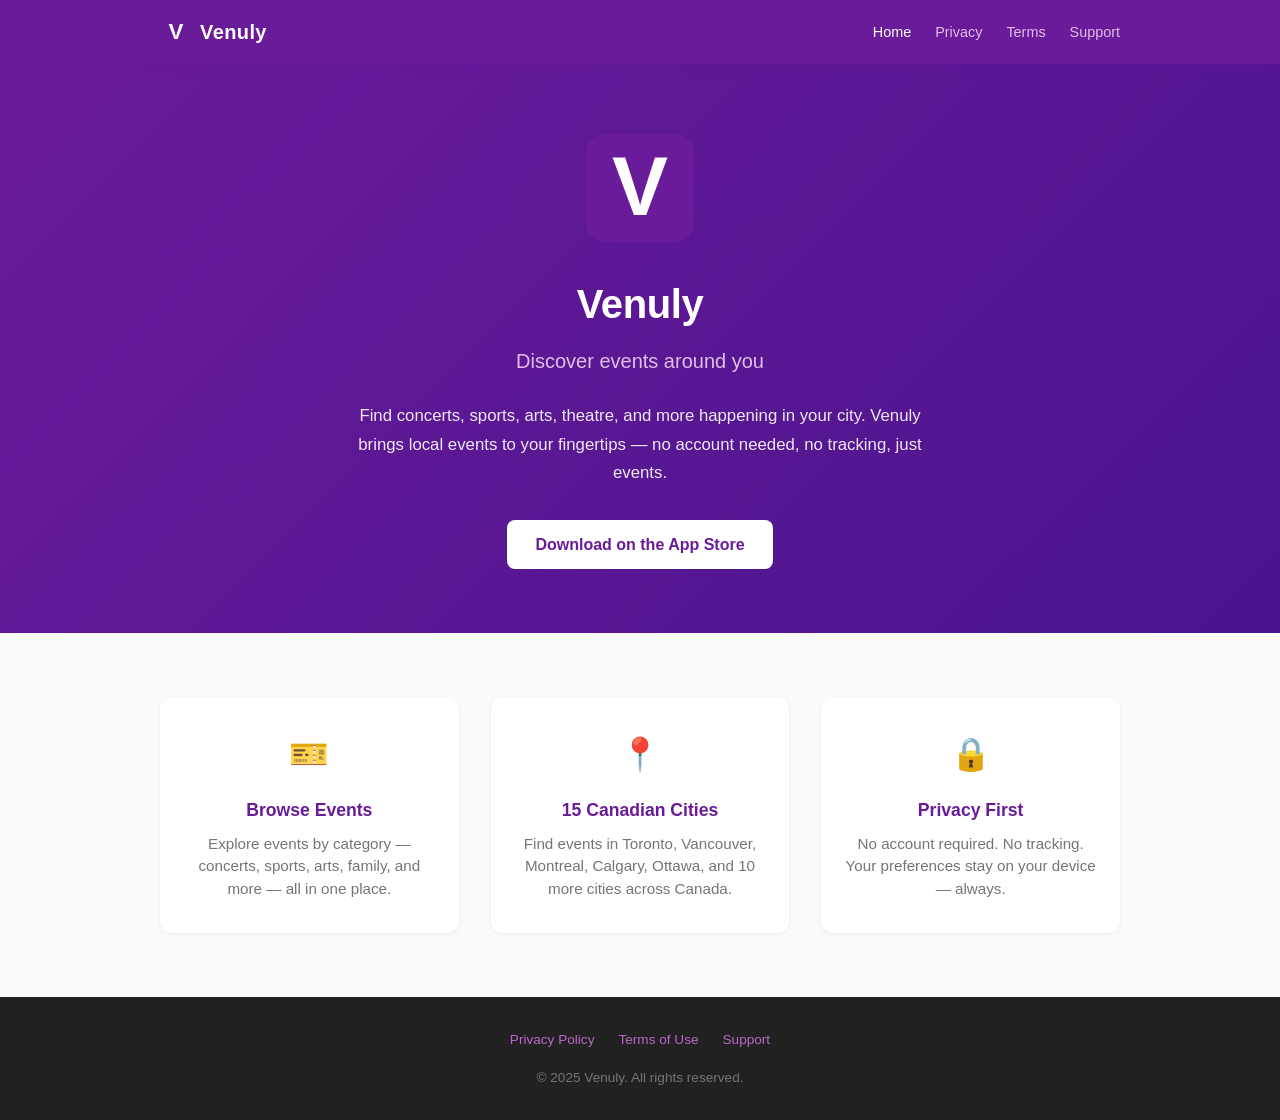
==== index.html @ 9222c4a5 "Add initial website with homepage, privacy policy, terms, and support pages Static site for GitHub P" ====
<!DOCTYPE html>
<html lang="en">
<head>
  <meta charset="UTF-8">
  <meta name="viewport" content="width=device-width, initial-scale=1.0">
  <title>Venuly — Discover Events Around You</title>
  <meta name="description" content="Venuly helps you discover local events happening around you. Browse concerts, sports, arts, and more in cities across Canada.">
  <link rel="stylesheet" href="css/style.css">
  <link rel="icon" href="assets/logo.svg" type="image/svg+xml">
</head>
<body>

  <header class="site-header">
    <nav class="nav-container">
      <a href="/" class="nav-logo">
        <img src="assets/logo.svg" alt="Venuly logo" width="32" height="32">
        Venuly
      </a>
      <button class="nav-toggle" aria-label="Toggle navigation" onclick="document.querySelector('.nav-links').classList.toggle('open')">
        <span></span><span></span><span></span>
      </button>
      <ul class="nav-links">
        <li><a href="/" class="active">Home</a></li>
        <li><a href="/privacy">Privacy</a></li>
        <li><a href="/terms">Terms</a></li>
        <li><a href="/support">Support</a></li>
      </ul>
    </nav>
  </header>

  <main>
    <section class="hero">
      <div class="hero-content">
        <div class="hero-mascot">
          <img src="assets/logo.svg" alt="Venuly" width="120" height="120">
        </div>
        <h1>Venuly</h1>
        <p class="tagline">Discover events around you</p>
        <p>Find concerts, sports, arts, theatre, and more happening in your city. Venuly brings local events to your fingertips — no account needed, no tracking, just events.</p>
        <a href="#" class="app-store-badge">Download on the App Store</a>
      </div>
    </section>

    <section class="features">
      <div class="features-grid">
        <div class="feature-card">
          <div class="feature-icon">&#127915;</div>
          <h3>Browse Events</h3>
          <p>Explore events by category — concerts, sports, arts, family, and more — all in one place.</p>
        </div>
        <div class="feature-card">
          <div class="feature-icon">&#128205;</div>
          <h3>15 Canadian Cities</h3>
          <p>Find events in Toronto, Vancouver, Montreal, Calgary, Ottawa, and 10 more cities across Canada.</p>
        </div>
        <div class="feature-card">
          <div class="feature-icon">&#128274;</div>
          <h3>Privacy First</h3>
          <p>No account required. No tracking. Your preferences stay on your device — always.</p>
        </div>
      </div>
    </section>
  </main>

  <footer class="site-footer">
    <ul class="footer-links">
      <li><a href="/privacy">Privacy Policy</a></li>
      <li><a href="/terms">Terms of Use</a></li>
      <li><a href="/support">Support</a></li>
    </ul>
    <p>&copy; 2025 Venuly. All rights reserved.</p>
  </footer>

</body>
</html>
---- css/style.css ----
/* ===== Reset & Base ===== */
*, *::before, *::after {
  box-sizing: border-box;
  margin: 0;
  padding: 0;
}

:root {
  --purple-900: #4A148C;
  --purple-700: #6A1B9A;
  --purple-500: #8E24AA;
  --purple-300: #BA68C8;
  --purple-100: #E1BEE7;
  --purple-50: #F3E5F5;
  --white: #FFFFFF;
  --gray-50: #FAFAFA;
  --gray-100: #F5F5F5;
  --gray-600: #757575;
  --gray-800: #424242;
  --gray-900: #212121;
}

html {
  font-size: 16px;
  scroll-behavior: smooth;
}

body {
  font-family: -apple-system, BlinkMacSystemFont, "Segoe UI", Roboto, Helvetica, Arial, sans-serif;
  color: var(--gray-900);
  line-height: 1.6;
  min-height: 100vh;
  display: flex;
  flex-direction: column;
  background: var(--white);
}

a {
  color: var(--purple-700);
  text-decoration: none;
  transition: color 0.2s;
}

a:hover {
  color: var(--purple-500);
}

img, svg {
  max-width: 100%;
  height: auto;
}

/* ===== Header / Nav ===== */
.site-header {
  background: var(--purple-700);
  padding: 1rem 1.5rem;
  position: sticky;
  top: 0;
  z-index: 100;
  box-shadow: 0 2px 8px rgba(106, 27, 154, 0.3);
}

.nav-container {
  max-width: 960px;
  margin: 0 auto;
  display: flex;
  align-items: center;
  justify-content: space-between;
}

.nav-logo {
  display: flex;
  align-items: center;
  gap: 0.5rem;
  color: var(--white);
  font-size: 1.25rem;
  font-weight: 700;
  letter-spacing: 0.02em;
}

.nav-logo img {
  width: 32px;
  height: 32px;
}

.nav-links {
  display: flex;
  gap: 1.5rem;
  list-style: none;
}

.nav-links a {
  color: var(--purple-100);
  font-size: 0.9rem;
  font-weight: 500;
  transition: color 0.2s;
}

.nav-links a:hover,
.nav-links a.active {
  color: var(--white);
}

/* Mobile nav toggle */
.nav-toggle {
  display: none;
  background: none;
  border: none;
  cursor: pointer;
  padding: 0.25rem;
}

.nav-toggle span {
  display: block;
  width: 24px;
  height: 2px;
  background: var(--white);
  margin: 5px 0;
  transition: transform 0.3s, opacity 0.3s;
}

/* ===== Hero Section ===== */
.hero {
  background: linear-gradient(135deg, var(--purple-700) 0%, var(--purple-900) 100%);
  color: var(--white);
  text-align: center;
  padding: 4rem 1.5rem;
}

.hero-content {
  max-width: 600px;
  margin: 0 auto;
}

.hero-mascot {
  width: 120px;
  height: 120px;
  margin: 0 auto 1.5rem;
}

.hero h1 {
  font-size: 2.5rem;
  font-weight: 800;
  margin-bottom: 0.5rem;
  letter-spacing: -0.01em;
}

.hero .tagline {
  font-size: 1.25rem;
  color: var(--purple-100);
  margin-bottom: 1.5rem;
  font-weight: 400;
}

.hero p {
  font-size: 1.05rem;
  line-height: 1.7;
  color: rgba(255, 255, 255, 0.9);
  margin-bottom: 2rem;
}

/* App Store Badge */
.app-store-badge {
  display: inline-block;
  padding: 0.75rem 1.75rem;
  background: var(--white);
  color: var(--purple-700);
  font-weight: 600;
  font-size: 1rem;
  border-radius: 8px;
  transition: transform 0.2s, box-shadow 0.2s;
}

.app-store-badge:hover {
  transform: translateY(-2px);
  box-shadow: 0 4px 16px rgba(0, 0, 0, 0.2);
  color: var(--purple-700);
}

/* ===== Features Section ===== */
.features {
  padding: 4rem 1.5rem;
  background: var(--gray-50);
}

.features-grid {
  max-width: 960px;
  margin: 0 auto;
  display: grid;
  grid-template-columns: repeat(3, 1fr);
  gap: 2rem;
}

.feature-card {
  text-align: center;
  padding: 2rem 1.5rem;
  background: var(--white);
  border-radius: 12px;
  box-shadow: 0 1px 4px rgba(0, 0, 0, 0.06);
}

.feature-icon {
  font-size: 2rem;
  margin-bottom: 1rem;
}

.feature-card h3 {
  font-size: 1.1rem;
  margin-bottom: 0.5rem;
  color: var(--purple-700);
}

.feature-card p {
  font-size: 0.95rem;
  color: var(--gray-600);
  line-height: 1.5;
}

/* ===== Content Pages (Privacy, Terms, Support) ===== */
.page-header {
  background: linear-gradient(135deg, var(--purple-700) 0%, var(--purple-900) 100%);
  color: var(--white);
  padding: 3rem 1.5rem;
  text-align: center;
}

.page-header h1 {
  font-size: 2rem;
  font-weight: 700;
}

.page-header p {
  color: var(--purple-100);
  margin-top: 0.5rem;
  font-size: 0.95rem;
}

.content {
  max-width: 720px;
  margin: 0 auto;
  padding: 3rem 1.5rem;
  flex: 1;
}

.content h2 {
  font-size: 1.35rem;
  color: var(--purple-700);
  margin: 2rem 0 0.75rem;
  padding-bottom: 0.5rem;
  border-bottom: 2px solid var(--purple-50);
}

.content h2:first-child {
  margin-top: 0;
}

.content p {
  margin-bottom: 1rem;
  color: var(--gray-800);
}

.content ul {
  margin: 0.5rem 0 1rem 1.5rem;
  color: var(--gray-800);
}

.content li {
  margin-bottom: 0.5rem;
}

.content a {
  text-decoration: underline;
  text-underline-offset: 2px;
}

/* ===== FAQ Section ===== */
.faq-item {
  margin-bottom: 1.5rem;
}

.faq-item h3 {
  font-size: 1.05rem;
  color: var(--gray-900);
  margin-bottom: 0.35rem;
}

.faq-item p {
  color: var(--gray-600);
}

/* ===== Contact Card ===== */
.contact-card {
  background: var(--purple-50);
  border-radius: 12px;
  padding: 2rem;
  text-align: center;
  margin-top: 2rem;
}

.contact-card h2 {
  border: none;
  margin-top: 0;
  padding-bottom: 0;
}

.contact-card .email-link {
  display: inline-block;
  margin-top: 0.75rem;
  padding: 0.6rem 1.5rem;
  background: var(--purple-700);
  color: var(--white);
  border-radius: 8px;
  font-weight: 600;
  text-decoration: none;
  transition: background 0.2s;
}

.contact-card .email-link:hover {
  background: var(--purple-500);
  color: var(--white);
}

/* ===== 404 Page ===== */
.error-page {
  text-align: center;
  padding: 6rem 1.5rem;
  flex: 1;
  display: flex;
  flex-direction: column;
  align-items: center;
  justify-content: center;
}

.error-page h1 {
  font-size: 5rem;
  color: var(--purple-300);
  font-weight: 800;
}

.error-page p {
  font-size: 1.15rem;
  color: var(--gray-600);
  margin: 1rem 0 2rem;
}

.error-page .btn {
  display: inline-block;
  padding: 0.75rem 2rem;
  background: var(--purple-700);
  color: var(--white);
  border-radius: 8px;
  font-weight: 600;
  transition: background 0.2s;
}

.error-page .btn:hover {
  background: var(--purple-500);
  color: var(--white);
}

/* ===== Footer ===== */
.site-footer {
  background: var(--gray-900);
  color: var(--gray-600);
  padding: 2rem 1.5rem;
  text-align: center;
  font-size: 0.85rem;
  margin-top: auto;
}

.footer-links {
  list-style: none;
  display: flex;
  justify-content: center;
  gap: 1.5rem;
  margin-bottom: 1rem;
}

.footer-links a {
  color: var(--purple-300);
  font-weight: 500;
}

.footer-links a:hover {
  color: var(--purple-100);
}

/* ===== Responsive ===== */
@media (max-width: 768px) {
  .nav-toggle {
    display: block;
  }

  .nav-links {
    display: none;
    position: absolute;
    top: 100%;
    left: 0;
    right: 0;
    flex-direction: column;
    background: var(--purple-700);
    padding: 1rem 1.5rem;
    gap: 0.75rem;
    box-shadow: 0 4px 12px rgba(0, 0, 0, 0.15);
  }

  .nav-links.open {
    display: flex;
  }

  .hero {
    padding: 3rem 1.5rem;
  }

  .hero h1 {
    font-size: 2rem;
  }

  .hero .tagline {
    font-size: 1.1rem;
  }

  .features-grid {
    grid-template-columns: 1fr;
    gap: 1rem;
  }

  .page-header h1 {
    font-size: 1.5rem;
  }

  .content {
    padding: 2rem 1.25rem;
  }
}

@media (max-width: 480px) {
  .hero h1 {
    font-size: 1.75rem;
  }

  .hero-mascot {
    width: 90px;
    height: 90px;
  }
}
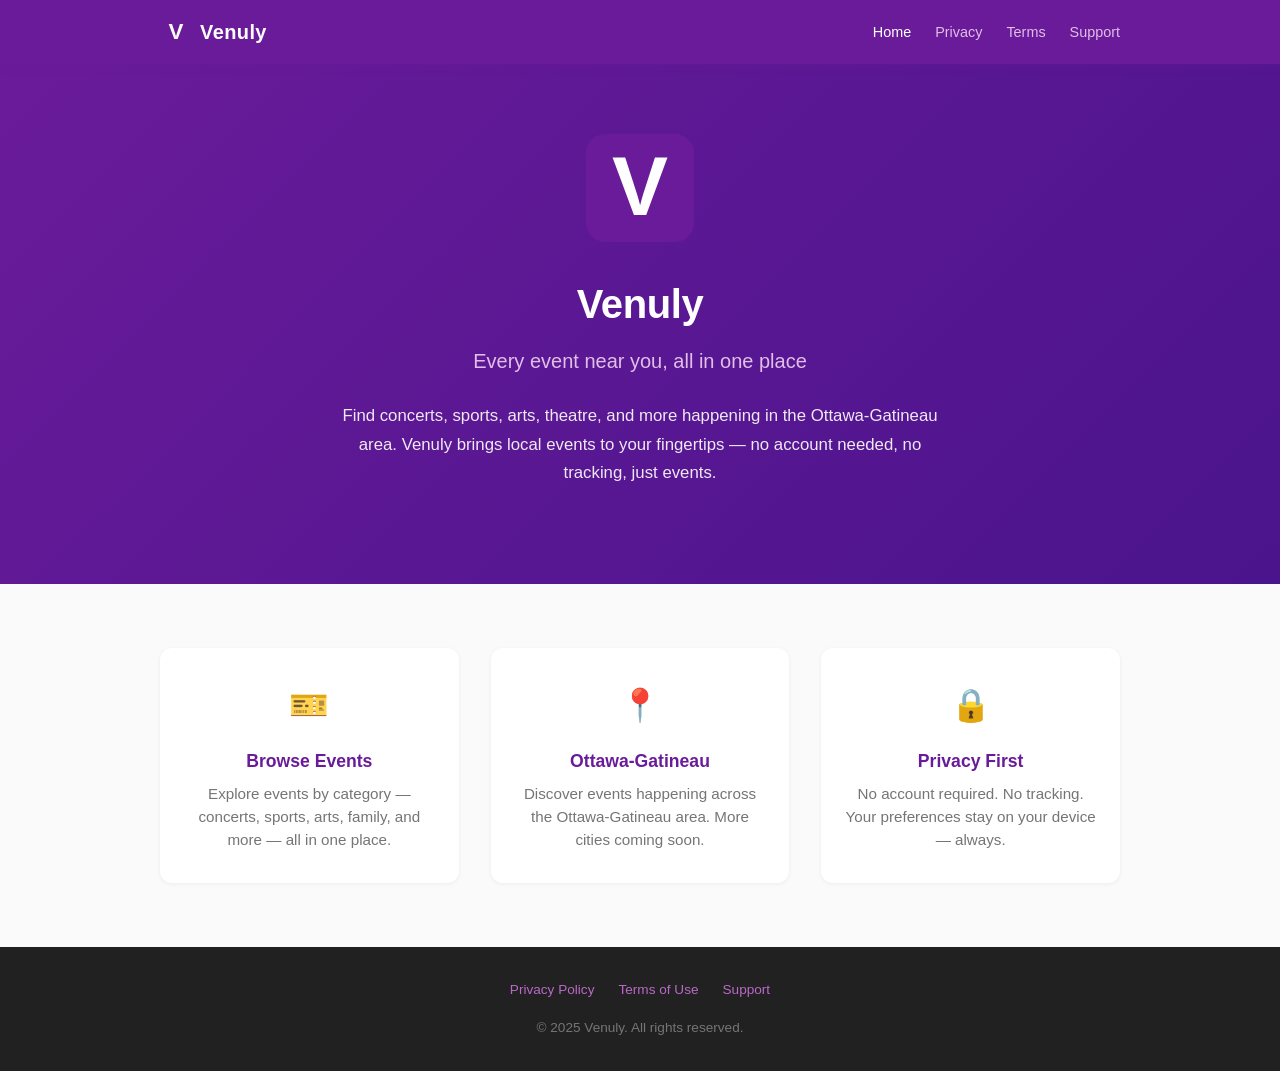
==== commit e63c4156: "Fix site for App Store beta review readiness - Fix navigation links to use .html extensions (resolve" ====
--- a/index.html
+++ b/index.html
@@ -4,7 +4,7 @@
   <meta charset="UTF-8">
   <meta name="viewport" content="width=device-width, initial-scale=1.0">
   <title>Venuly — Discover Events Around You</title>
-  <meta name="description" content="Venuly helps you discover local events happening around you. Browse concerts, sports, arts, and more in cities across Canada.">
+  <meta name="description" content="Venuly helps you find every event near you, all in one place. Browse concerts, sports, arts, and more in the Ottawa-Gatineau area.">
   <link rel="stylesheet" href="css/style.css">
   <link rel="icon" href="assets/logo.svg" type="image/svg+xml">
 </head>
@@ -12,7 +12,7 @@
 
   <header class="site-header">
     <nav class="nav-container">
-      <a href="/" class="nav-logo">
+      <a href="index.html" class="nav-logo">
         <img src="assets/logo.svg" alt="Venuly logo" width="32" height="32">
         Venuly
       </a>
@@ -20,10 +20,10 @@
         <span></span><span></span><span></span>
       </button>
       <ul class="nav-links">
-        <li><a href="/" class="active">Home</a></li>
-        <li><a href="/privacy">Privacy</a></li>
-        <li><a href="/terms">Terms</a></li>
-        <li><a href="/support">Support</a></li>
+        <li><a href="index.html" class="active">Home</a></li>
+        <li><a href="privacy.html">Privacy</a></li>
+        <li><a href="terms.html">Terms</a></li>
+        <li><a href="support.html">Support</a></li>
       </ul>
     </nav>
   </header>
@@ -35,9 +35,8 @@
           <img src="assets/logo.svg" alt="Venuly" width="120" height="120">
         </div>
         <h1>Venuly</h1>
-        <p class="tagline">Discover events around you</p>
-        <p>Find concerts, sports, arts, theatre, and more happening in your city. Venuly brings local events to your fingertips — no account needed, no tracking, just events.</p>
-        <a href="#" class="app-store-badge">Download on the App Store</a>
+        <p class="tagline">Every event near you, all in one place</p>
+        <p>Find concerts, sports, arts, theatre, and more happening in the Ottawa-Gatineau area. Venuly brings local events to your fingertips — no account needed, no tracking, just events.</p>
       </div>
     </section>
 
@@ -50,8 +49,8 @@
         </div>
         <div class="feature-card">
           <div class="feature-icon">&#128205;</div>
-          <h3>15 Canadian Cities</h3>
-          <p>Find events in Toronto, Vancouver, Montreal, Calgary, Ottawa, and 10 more cities across Canada.</p>
+          <h3>Ottawa-Gatineau</h3>
+          <p>Discover events happening across the Ottawa-Gatineau area. More cities coming soon.</p>
         </div>
         <div class="feature-card">
           <div class="feature-icon">&#128274;</div>
@@ -64,9 +63,9 @@
 
   <footer class="site-footer">
     <ul class="footer-links">
-      <li><a href="/privacy">Privacy Policy</a></li>
-      <li><a href="/terms">Terms of Use</a></li>
-      <li><a href="/support">Support</a></li>
+      <li><a href="privacy.html">Privacy Policy</a></li>
+      <li><a href="terms.html">Terms of Use</a></li>
+      <li><a href="support.html">Support</a></li>
     </ul>
     <p>&copy; 2025 Venuly. All rights reserved.</p>
   </footer>
--- a/css/style.css
+++ b/css/style.css
@@ -159,24 +159,6 @@
   margin-bottom: 2rem;
 }
 
-/* App Store Badge */
-.app-store-badge {
-  display: inline-block;
-  padding: 0.75rem 1.75rem;
-  background: var(--white);
-  color: var(--purple-700);
-  font-weight: 600;
-  font-size: 1rem;
-  border-radius: 8px;
-  transition: transform 0.2s, box-shadow 0.2s;
-}
-
-.app-store-badge:hover {
-  transform: translateY(-2px);
-  box-shadow: 0 4px 16px rgba(0, 0, 0, 0.2);
-  color: var(--purple-700);
-}
-
 /* ===== Features Section ===== */
 .features {
   padding: 4rem 1.5rem;
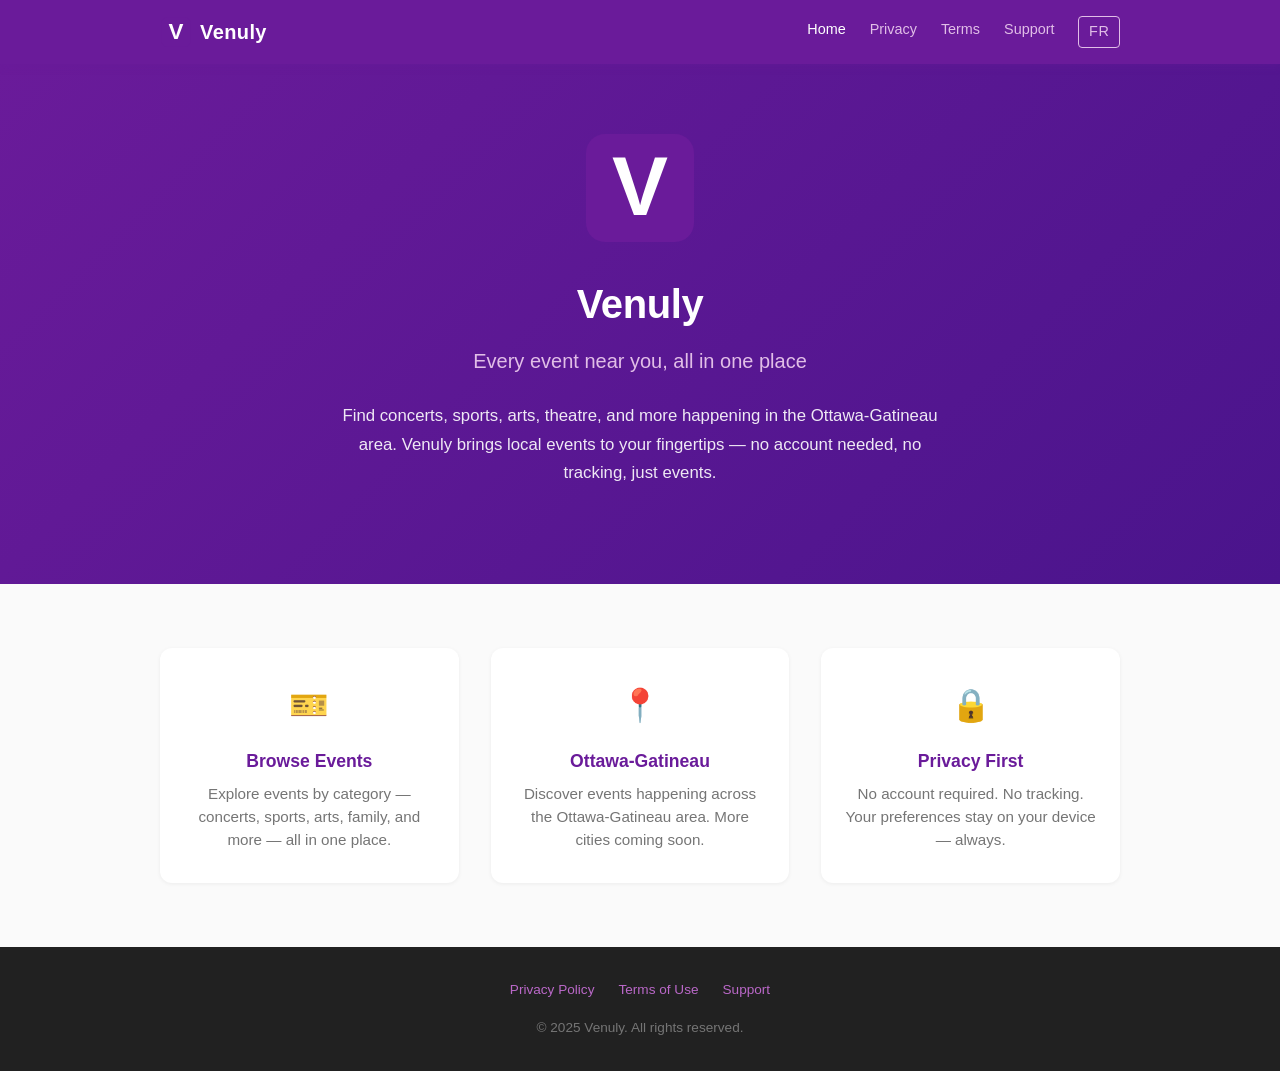
==== commit 9c89e3f4: "Add French version of all pages with language toggle Adds a FR/EN toggle button in the nav bar (next" ====
--- a/index.html
+++ b/index.html
@@ -24,6 +24,7 @@
         <li><a href="privacy.html">Privacy</a></li>
         <li><a href="terms.html">Terms</a></li>
         <li><a href="support.html">Support</a></li>
+        <li><a href="fr/index.html" class="lang-toggle">FR</a></li>
       </ul>
     </nav>
   </header>
--- a/css/style.css
+++ b/css/style.css
@@ -367,6 +367,25 @@
   color: var(--purple-100);
 }
 
+/* ===== Language Toggle ===== */
+.lang-toggle {
+  display: inline-block;
+  padding: 0.2rem 0.6rem;
+  border: 1.5px solid var(--purple-100);
+  border-radius: 4px;
+  font-size: 0.8rem;
+  font-weight: 700;
+  letter-spacing: 0.04em;
+  color: var(--purple-100) !important;
+  transition: background 0.2s, color 0.2s;
+}
+
+.lang-toggle:hover {
+  background: var(--white);
+  color: var(--purple-700) !important;
+  border-color: var(--white);
+}
+
 /* ===== Responsive ===== */
 @media (max-width: 768px) {
   .nav-toggle {
